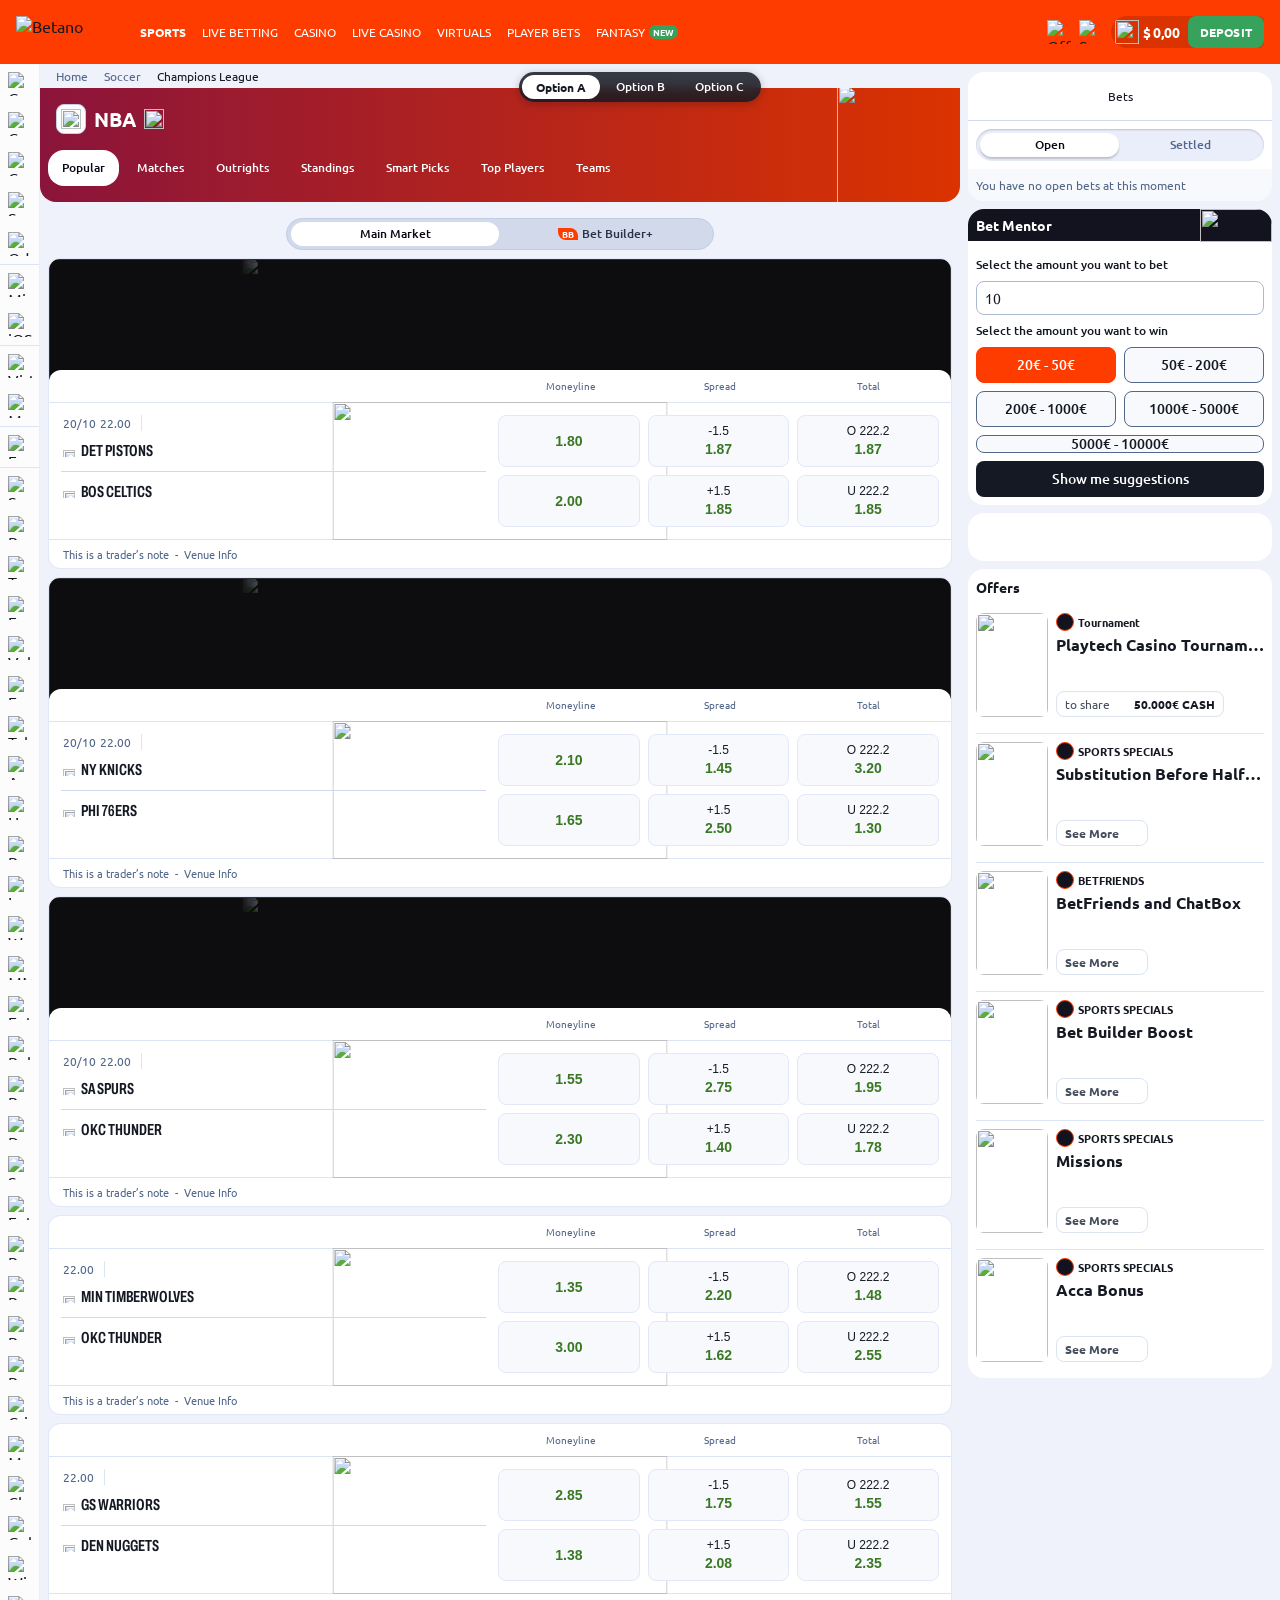
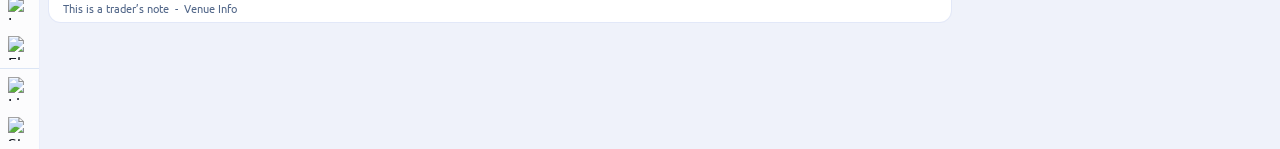
==== option-a.html @ 9192042d "Add files via upload" ====
<!DOCTYPE html>
<html lang="en">
<head>
<meta charset="UTF-8">
<meta name="viewport" content="width=device-width, initial-scale=1.0">
<title>Celebratory six-pack — Option A (anchored players + ambient fill)</title>
<link rel="preconnect" href="https://fonts.googleapis.com">
<link href="https://fonts.googleapis.com/css2?family=Ubuntu:wght@400;500;700&family=Ubuntu+Sans:ital,wght@0,400..800;1,400..800&family=Archivo:wdth,wght@62..125,800&display=swap" rel="stylesheet">
<link rel="stylesheet" href="styles.css?v=7">
</head>
<body class="opt-a">
<div class="screen">

  <!-- App header -->
  <header class="app-header mobile-only">
    <div class="status-bar">
      <img class="time" src="assets/status-time.svg" alt="">
      <img class="items" src="assets/status-items.svg" alt="">
    </div>
    <div class="header-content">
      <div class="header-left">
        <img src="assets/chevron-left.svg" alt="Back">
      </div>
      <div class="header-right">
        <img src="assets/header-offer.svg" alt="Offers">
        <img src="assets/header-search.svg" alt="Search">
        <div class="balance-pill">
          <img class="acct" src="assets/header-account.svg" alt="">
          <div class="amount"><span>$</span><span>0,00</span></div>
          <button class="deposit-btn">DEPOSIT</button>
        </div>
      </div>
    </div>
  </header>

  <!-- Desktop app header (>=1200px) -->
  <header id="desktop-header" class="desktop-header desktop-only"></header>

  <div class="layout">
  <aside id="side-rail" class="side-rail desktop-only"></aside>
  <aside id="side-nav" class="side-nav desktop-only"></aside>
  <div class="center">
  <div id="breadcrumbs" class="breadcrumbs desktop-only"></div>

  <!-- League section header -->
  <section class="league-header">
    <div class="theme"><img class="watermark" src="assets/betano-watermark.svg" alt=""></div>
    <div class="league-inner">
      <div class="sports-picker mobile-only">
        <div class="sport-tab"><img src="assets/sport-soccer.svg" alt=""><span>Soccer</span></div>
        <div class="sport-tab active"><img src="assets/sport-basketball.svg" alt=""><span>Basketball</span></div>
        <div class="sport-tab"><img src="assets/sport-tennis.svg" alt=""><span>Tennis</span></div>
        <div class="sport-tab"><img src="assets/sport-baseball.svg" alt=""><span>Baseball</span></div>
        <div class="sport-tab"><img src="assets/sport-volleyball.svg" alt=""><span>Volleyball</span></div>
        <div class="sport-tab"><img src="assets/sport-table-tennis.svg" alt=""><span>Table Tennis</span></div>
        <div class="sport-tab"><img src="assets/sport-cricket.svg" alt=""><span>Cricket</span></div>
        <div class="sport-tab"><img src="assets/sport-american-football.svg" alt=""><span>American Football</span></div>
      </div>
      <div class="league-info">
        <div class="league-icon"><img src="assets/league-nba.svg" alt=""></div>
        <h1>NBA</h1>
        <img class="caret" src="assets/arrow-fill-down.svg" alt="">
      </div>
      <div class="tab-row">
        <div class="tab-chip active">Popular</div>
        <div class="tab-chip">Matches</div>
        <div class="tab-chip">Outrights</div>
        <div class="tab-chip">Standings</div>
        <div class="tab-chip">Smart Picks</div>
        <div class="tab-chip">Top Players</div>
        <div class="tab-chip">Teams</div>
      </div>
    </div>
  </section>

  <!-- Body -->
  <main class="body-area">
    <div class="content">
      <div class="section-1">
        <div class="bb-switcher">
          <div class="bb-tab active">Main Market</div>
          <div class="bb-tab"><span class="bb-badge"><span>BB</span></span>Bet Builder+</div>
        </div>

        <div id="card-list"></div>
      </div>
    </div>
  </main>
  </div>
  <aside id="right-col" class="right-col desktop-only"></aside>
  </div>

  <!-- Bottom navigation -->
  <nav class="bottom-nav mobile-only">
    <div class="navbar">
      <div class="nav-tab"><span class="icon-wrap"><img src="assets/nav-home.svg" alt=""></span><span>Home</span></div>
      <div class="nav-tab"><span class="icon-wrap"><img src="assets/nav-live.svg" alt=""></span><span>Live</span></div>
      <div class="nav-tab active"><span class="icon-wrap"><img src="assets/nav-sports.svg" alt=""></span><span>Sports</span></div>
      <div class="nav-tab"><span class="icon-wrap"><img src="assets/nav-bets.svg" alt=""></span><span>Bets</span></div>
      <div class="nav-tab"><span class="icon-wrap"><img src="assets/nav-explore.svg" alt=""></span><span>Explore</span></div>
      <div class="nav-view"><img src="assets/nav-casino.svg" alt=""></div>
    </div>
    <div class="home-bar"><i></i></div>
  </nav>

  <div class="proto-switch"><a href="option-a.html" class="seg active">Option A</a><a href="option-b.html" class="seg">Option B</a><a href="option-c.html" class="seg">Option C</a></div>
</div>
<script src="cards.js?v=7"></script>
<script src="desktop.js?v=7"></script>
</body>
</html>
---- styles.css ----
/* ============================================================
   KDS tokens — values pulled from Figma variables (get_variable_defs)
   File: Celebratory six-pack event card (hgMaizVdRYe2ztxDpdzRSZ)
   ============================================================ */
:root{
  /* sem/color/bg */
  --sem-color-bg-layout:#eff2fa;
  --sem-color-bg-section:#fcfcfd;
  --sem-color-bg-primary-default:#ff3c00;
  --sem-color-bg-primary-medium:#db3300;
  --sem-color-bg-primary-pale:#ffddd1;
  --sem-color-bg-secondary-default:#37a25c;
  --sem-color-bg-absolute-white:#ffffff;
  --sem-color-bg-container-lowest-default:#ffffff;
  --sem-color-bg-off-white-pale-default:#fcfcfd;
  --sem-color-bg-off-gray-subtle-default:#f7f9fc;
  --sem-color-bg-gray-subtle-default:#eaeefb;
  --sem-color-bg-gray-subtle-active:#d1d9eb;
  --sem-color-bg-gray-medium-default:#e2e8f8;
  --sem-color-bg-gradient-primary-strong-start:#db3300;
  --sem-color-bg-gradient-primary-strong-end:#8a143b;
  /* sem/color/border */
  --sem-color-border-section:#eaeefb;
  --sem-color-border-container-lowest:#e2e8f8;
  --sem-color-border-container-medium:#c2cee5;
  --sem-color-border-off-white-pale:#c2cee5;
  --sem-color-border-off-gray-pale:#e2e8f8;
  --sem-color-border-gray-pale:#e2e8f8;
  --sem-color-border-primary-soft:#ffcbbd;
  --sem-color-border-absolute-alpha-gray:rgba(184,197,224,.2);
  --sem-color-border-transparent:rgba(9,13,21,0);
  /* sem/color/text */
  --sem-color-text-absolute-white:#ffffff;
  --sem-color-text-absolute-black:#090915;
  --sem-color-text-gray-emphasis:#151923;
  --sem-color-text-gray-strong:#2a3346;
  --sem-color-text-gray-subtle:#526789;
  --sem-color-text-gray-soft:#60739f;
  --sem-color-text-gray-inverted:#ffffff;
  --sem-color-text-primary:#db3300;
  --sem-color-text-highlight:#3a7824;
  /* sem/color/fg + overlay */
  --sem-color-fg-gray-emphasis:#151923;
  --sem-color-fg-divider-soft:#dbe5f5;
  --sem-color-fg-divider-bold:#cfd9ed;
  --sem-color-overlay-absolute-white-low:rgba(255,255,255,.3);
  /* spacing / sizing / radius */
  --spacing-space-xxs:2px;
  --spacing-space-s:8px;
  --spacing-space-m:16px;
  --sem-spacing-8:8px;
  --sem-border-radius-8:8px;
  --odd-selection-max-height-six-pack:52px;
  --market-section-min-width-six-pack:190px;
  /* desktop-screen tokens */
  --sem-color-bg-gray-soft-default:#f5f7fa;
  --sem-color-bg-off-gray-medium-default:#eaeefb;
  --sem-color-bg-container-low-default:#f7f9fc;
  --sem-color-bg-gray-emphasis-default:#151923;
  --sem-color-bg-absolute-black:#131320;
  --sem-color-border-gray-soft:#d1d9eb;
  --sem-color-border-gray-subtle:#dbe4f0;
  --sem-color-border-gray-bold:#a9b9d1;
  --sem-color-border-off-black-pale:#526789;
  --sem-color-border-primary-bold:#ff3c00;
  --sem-color-text-sky:#154fc1;
  --sem-color-text-gray-subtle-offers:#454e5e;
  /* typography */
  --font-ubuntu:'Ubuntu',sans-serif;
  /* global/typography/font-family/Ubuntu = "Ubuntu Sans" (odds + market lines) */
  --font-ubuntu-sans:'Ubuntu Sans',sans-serif;
  /* brand/typography/font-family = Betano Nichrome (not embeddable) —
     Archivo condensed stands in for the prototype */
  --font-nichrome:'Archivo',sans-serif;
}

*{box-sizing:border-box;margin:0;padding:0}
html,body{height:100%}
body{background:var(--sem-color-bg-layout);font-family:var(--font-ubuntu);color:var(--sem-color-text-gray-emphasis)}
img{display:block}
.screen{min-height:100vh;display:flex;flex-direction:column}

/* ============================================================
   App header (status bar + header content)
   ============================================================ */
.app-header{position:sticky;top:0;z-index:40}
.status-bar{background:var(--sem-color-bg-primary-default);height:54px;position:relative}
.status-bar img{position:absolute;top:0;height:54px;width:125.485px}
.status-bar .time{left:0}
.status-bar .items{right:0}
.header-content{background:var(--sem-color-bg-primary-default);height:56px;display:flex;align-items:center;justify-content:space-between}
.header-left{display:flex;align-items:center;padding-left:var(--spacing-space-m)}
.header-left img{width:24px;height:24px}
.header-right{display:flex;align-items:center;gap:var(--spacing-space-s);padding:0 var(--spacing-space-m);height:100%}
.header-right > img{width:24px;height:24px}
.balance-pill{background:var(--sem-color-bg-primary-medium);display:flex;align-items:center;gap:4px;padding-left:4px;border-radius:24px 8px 8px 24px;overflow:hidden}
.balance-pill .acct{width:24px;height:24px}
.balance-pill .amount{display:flex;gap:2px;font-weight:700;font-size:14px;line-height:16px;color:var(--sem-color-text-absolute-white)}
.deposit-btn{background:var(--sem-color-bg-secondary-default);color:var(--sem-color-text-absolute-white);font-family:var(--font-ubuntu);font-weight:700;font-size:12px;line-height:12px;border:none;height:32px;padding:0 12px;border-radius:8px;margin-left:4px;cursor:pointer;letter-spacing:.2px}

/* ============================================================
   League section header (gradient)
   ============================================================ */
.league-header{position:relative;padding-bottom:var(--sem-spacing-8);overflow:hidden}
.league-header .theme{position:absolute;inset:0;border-radius:0 0 16px 16px;overflow:hidden;
  background:linear-gradient(270deg,var(--sem-color-bg-gradient-primary-strong-start) 0%,var(--sem-color-bg-gradient-primary-strong-end) 100%)}
.league-header .theme .watermark{position:absolute;right:-3px;bottom:-9px;width:126px;height:126px}
.league-inner{position:relative;max-width:1024px;margin:0 auto;width:100%}

.sports-picker{display:flex;gap:var(--spacing-space-s);align-items:center;padding:var(--spacing-space-s);overflow-x:auto;scrollbar-width:none}
.sports-picker::-webkit-scrollbar{display:none}
.sport-tab{display:flex;flex-direction:column;align-items:center;min-width:64px;padding:4px 8px;border-radius:var(--sem-border-radius-8);border:1px solid var(--sem-color-border-transparent);flex:none;cursor:pointer}
.sport-tab img{width:24px;height:24px}
.sport-tab span{font-size:12px;line-height:16px;color:var(--sem-color-text-absolute-white);max-width:72px;overflow:hidden;text-overflow:ellipsis;white-space:nowrap}
.sport-tab.active{background:var(--sem-color-overlay-absolute-white-low)}
.sport-tab.active span{font-weight:700}

.league-info{display:flex;align-items:center;gap:var(--spacing-space-s);padding:16px 16px 8px}
.league-icon{position:relative;width:30px;height:30px;flex:none;display:flex;align-items:center;justify-content:center;background:var(--sem-color-bg-off-white-pale-default);border:1px solid var(--sem-color-border-off-white-pale);border-radius:var(--sem-border-radius-8)}
.league-icon img{width:20px;height:20px}
.league-info h1{font-size:20px;line-height:24px;font-weight:700;color:var(--sem-color-text-absolute-white)}
.league-info .caret{width:20px;height:20px}

.tab-row{display:flex;gap:4px;align-items:flex-end;padding:var(--spacing-space-s);overflow-x:auto;scrollbar-width:none}
.tab-row::-webkit-scrollbar{display:none}
.tab-chip{display:flex;align-items:center;justify-content:center;gap:4px;padding:8px 12px;border-radius:16px;border:2px solid var(--sem-color-border-transparent);font-size:12px;line-height:16px;font-weight:500;color:var(--sem-color-text-absolute-white);white-space:nowrap;cursor:pointer;flex:none}
.tab-chip.active{background:var(--sem-color-bg-absolute-white);color:var(--sem-color-text-absolute-black)}

/* ============================================================
   Body / content
   ============================================================ */
.body-area{flex:1 1 auto;padding-bottom:92px}
.content{max-width:1024px;margin:0 auto;width:100%}
.section-1{display:flex;flex-direction:column;gap:var(--sem-spacing-8);padding:16px var(--sem-spacing-8) var(--sem-spacing-8)}

/* BB+ switcher */
.bb-switcher{background:var(--sem-color-bg-gray-subtle-active);border:1px solid var(--sem-color-border-container-medium);height:32px;max-width:428px;width:100%;border-radius:16px;display:flex;gap:var(--spacing-space-xxs);align-items:center;padding:4px;margin:0 auto}
.bb-tab{flex:1 0 0;min-width:1px;height:24px;display:flex;align-items:center;justify-content:center;gap:4px;padding:0 8px;border-radius:50px;font-size:12px;line-height:16px;font-weight:500;color:var(--sem-color-text-gray-strong);cursor:pointer;white-space:nowrap}
.bb-tab.active{background:var(--sem-color-bg-absolute-white);color:var(--sem-color-text-absolute-black)}
.bb-badge{width:20px;height:12px;background:var(--sem-color-bg-primary-default);border-radius:0 var(--sem-border-radius-8) 0 var(--spacing-space-s);display:flex;align-items:center;justify-content:center;flex:none}
.bb-badge span{font-size:9px;line-height:12px;font-weight:700;color:var(--sem-color-text-gray-inverted)}

/* ============================================================
   Celebratory six-pack card (KDS values)
   ============================================================ */
#card-list{display:flex;flex-direction:column;gap:var(--sem-spacing-8);width:100%}
.card-slot{container-type:inline-size;width:100%}
.card{width:100%;border:1px solid var(--sem-color-border-container-lowest);border-radius:12px;overflow:hidden;display:flex;flex-direction:column;background:transparent}

.photo{position:relative;height:121px;margin-bottom:-10px;border:1px solid var(--sem-color-border-absolute-alpha-gray);border-bottom:none;overflow:hidden;background:#0d0d0f}
.card-body{position:relative;background:var(--sem-color-bg-container-lowest-default);border-radius:12px;display:flex;flex-direction:column;z-index:2}

.mkt-header{display:flex;align-items:center;height:32px;gap:4px}
.mkt-header .filler{flex:1 0 0;min-width:1px}
.mkt-titles{flex:1 0 0;display:flex;gap:8px;align-items:center;max-width:740px;min-width:var(--market-section-min-width-six-pack);padding:0 12px 0 8px}
.mkt-titles span{flex:1 0 0;min-width:40px;text-align:center;font-size:10px;line-height:12px;color:var(--sem-color-text-gray-subtle)}
.hdr-divider{height:1px;background:var(--sem-color-fg-divider-soft);width:100%}

.main{display:flex;align-items:center;position:relative;min-height:136px}
.brand-vector{position:absolute;top:-1px;bottom:-1px;left:50%;transform:translateX(-50%);width:335px;z-index:1;pointer-events:none}
.brand-vector img{width:100%;height:100%}
.event{flex:1 0 0;min-width:1px;display:flex;flex-direction:column;align-self:stretch;position:relative;z-index:3}
.match-info{display:flex;gap:8px;align-items:center;padding:12px 12px 0}
.time-label{font-size:12px;line-height:16px;color:var(--sem-color-text-gray-subtle);display:flex;gap:4px;padding:0 2px;white-space:nowrap}
.vdiv{width:1px;align-self:stretch;background:var(--sem-color-fg-divider-soft)}
.mini-icons{display:flex;gap:4px;align-items:center}
.mini-icons img{width:16px;height:16px}
.participants{flex:1 0 0;display:flex;align-items:center;padding:4px 4px 4px 12px}
.teams{flex:1 0 0;min-width:1px;display:flex;flex-direction:column;gap:4px}
.team-row{display:flex;gap:4px;align-items:center;padding-right:8px}
.team-row .logo{width:16px;height:16px;padding:2px;flex:none}
.team-row .logo img{width:100%;height:100%;object-fit:contain}
.team-row .name{font-family:var(--font-nichrome);font-variation-settings:"wdth" 62,"wght" 620;font-size:16px;line-height:20px;text-transform:uppercase;color:var(--sem-color-text-gray-emphasis);white-space:nowrap;overflow:hidden;text-overflow:ellipsis}
.teams .hdiv{height:1px;background:var(--sem-color-fg-divider-bold);margin:6px 0}
.tappable{display:flex;padding:0 12px 12px}
.tappable img{width:16px;height:16px}

.markets{flex:1 0 0;max-width:740px;min-width:var(--market-section-min-width-six-pack);display:flex;gap:8px;align-items:center;padding:12px 12px 12px 8px;position:relative;z-index:2}
.mcol{flex:1 0 0;min-width:1px;display:flex;flex-direction:column;gap:8px}
.sel-btn{background:var(--sem-color-bg-off-gray-subtle-default);border:1px solid var(--sem-color-border-off-gray-pale);border-radius:var(--sem-border-radius-8);height:var(--odd-selection-max-height-six-pack);min-width:48px;display:flex;flex-direction:column;align-items:center;justify-content:center;padding:0 4px;cursor:pointer}
.sel-btn:hover{border-color:var(--sem-color-border-container-medium)}
.sel-btn .line{font-family:var(--font-ubuntu-sans);font-weight:450;font-size:12px;line-height:16px;color:var(--sem-color-text-gray-emphasis);white-space:nowrap}
.sel-btn .odds{font-family:var(--font-ubuntu-sans);font-weight:750;font-size:14px;line-height:20px;color:var(--sem-color-text-highlight)}

.footnote{border-top:1px solid var(--sem-color-fg-divider-soft)}
.footnote p{font-size:11px;line-height:12px;color:var(--sem-color-text-gray-subtle);padding:8px 14px}

/* ============================================================
   OPTION A — anchored players + ambient fill
   ============================================================ */
.opt-a .photo .ambient{position:absolute;inset:-24px;background:var(--img,url(assets/hero.png)) center 20%/cover;filter:blur(22px) saturate(1.15) brightness(.72)}
.opt-a .photo .fg{position:absolute;top:0;bottom:0;left:50%;transform:translateX(-50%);width:520px;max-width:100%}
.opt-a .photo .fg img{width:100%;height:305px;margin-top:-4px;object-fit:cover;
  -webkit-mask-image:linear-gradient(90deg,transparent 0,#000 12%,#000 88%,transparent 100%);
  mask-image:linear-gradient(90deg,transparent 0,#000 12%,#000 88%,transparent 100%)}

/* ============================================================
   OPTION B — side hero (container query on the card slot)
   Mobile / narrow: plain cover photo, no blur.
   ============================================================ */
.opt-b .photo .ambient{display:none}
.opt-b .photo .fg{position:absolute;inset:0}
.opt-b .photo .fg img{width:100%;height:100%;object-fit:cover}
.opt-b .side-photo{display:none}

@container (min-width: 720px){
  /* per Figma 105:61546 — rounded photo panel, no gradient;
     the white card body overlaps it by 16px */
  .opt-b .card.has-photo{flex-direction:row;align-items:stretch}
  .opt-b .card.has-photo .photo{display:none}
  .opt-b .card.has-photo .side-photo{display:block;position:relative;width:184px;margin-right:-16px;flex:none;overflow:hidden;border-radius:12px;border:1px solid var(--sem-color-border-absolute-alpha-gray)}
  .opt-b .card.has-photo .side-photo img{position:absolute;top:-3%;left:0;width:100%;height:123%;object-fit:cover}
  .opt-b .card.has-photo .card-body{flex:1 1 auto;min-width:0;border-radius:12px;margin-bottom:0;position:relative;z-index:2;background:var(--sem-color-bg-container-lowest-default)}
}

/* ============================================================
   OPTION C — player figures top left (Figma 68:36436 / 93:31100)
   Fixed-size cutout overlapping the card, white fade into it.
   ============================================================ */
.opt-c .card-slot{position:relative}
.opt-c .card-slot:has(.figures){padding-top:32px}
.opt-c .figures{position:absolute;top:0;left:0;width:124px;height:64px;overflow:hidden;z-index:5;pointer-events:none}
.opt-c .figures img{position:absolute;top:7.4%;height:137.5%;width:auto}
/* align the visible figures to the same x (~8px) — the cutouts carry different transparent padding */
.opt-c .figures img[src*="figures-3"]{left:8px;height:152%;top:2%}
.opt-c .figures img[src*="figures-2"]{left:8px}
.opt-c .card{overflow:visible}
.opt-c .card .card-body{border-radius:12px;overflow:hidden}

/* ============================================================
   Bottom navigation
   ============================================================ */
.bottom-nav{position:fixed;left:0;right:0;bottom:0;z-index:40;display:flex;flex-direction:column;height:76px}
.navbar{background:var(--sem-color-bg-section);border-top:1px solid var(--sem-color-border-section);display:flex;gap:var(--spacing-space-s);align-items:center;flex:1 1 auto}
.nav-tab{flex:1 0 0;min-width:1px;height:56px;display:flex;flex-direction:column;gap:2px;align-items:center;justify-content:center;padding:2px;cursor:pointer}
.nav-tab .icon-wrap{height:28px;width:44px;display:flex;align-items:center;justify-content:center;border-radius:16px}
.nav-tab .icon-wrap img{width:24px;height:24px}
.nav-tab span{font-size:10px;line-height:12px;font-weight:700;color:var(--sem-color-text-gray-soft)}
.nav-tab.active .icon-wrap{background:var(--sem-color-bg-primary-pale);border:1px solid var(--sem-color-border-primary-soft)}
.nav-tab.active span{color:var(--sem-color-text-primary)}
.nav-view{align-self:stretch;width:56px;flex:none;display:flex;align-items:center;justify-content:center;border-left:1px solid var(--sem-color-border-gray-pale);border-radius:32px 0 0 32px;background:linear-gradient(90deg,var(--sem-color-bg-gray-medium-default),var(--sem-color-bg-gray-subtle-default))}
.nav-view img{width:34px;height:34px}
.home-bar{background:var(--sem-color-bg-section);height:20px;display:flex;align-items:center;justify-content:center}
.home-bar i{display:block;width:120px;height:4px;border-radius:100px;background:var(--sem-color-fg-gray-emphasis)}

/* ============================================================
   Prototype switcher (chrome for the demo, not part of the design)
   ============================================================ */
.proto-switch{position:fixed;top:8px;left:50%;transform:translateX(-50%);z-index:70;display:flex;gap:2px;padding:3px;background:rgba(21,25,35,.85);border-radius:100px;backdrop-filter:blur(6px);box-shadow:0 2px 8px rgba(9,9,21,.25)}
.proto-switch .seg{font-size:12px;line-height:16px;font-weight:500;color:#fff;text-decoration:none;padding:4px 14px;border-radius:100px;white-space:nowrap}
.proto-switch .seg.active{background:#fff;color:#151923;font-weight:700}
.proto-switch .seg:not(.active):hover{background:rgba(255,255,255,.15)}

/* ============================================================
   Desktop screen (>=1200px) — Figma node 106:17843
   ============================================================ */
.desktop-only{display:none}

/* thin app header */
.desktop-header{position:sticky;top:0;z-index:40;background:var(--sem-color-bg-primary-default);height:64px;align-items:center;justify-content:space-between}
.dh-left{display:flex;align-items:center;gap:16px;padding-left:16px;height:100%}
.dh-left .wordmark{width:108px;height:32px}
.dh-tabs{display:flex;gap:16px;align-items:center;height:100%}
.dh-tab{position:relative;height:64px;display:flex;align-items:center;gap:4px;font-size:12px;line-height:16px;color:var(--sem-color-text-absolute-white);white-space:nowrap;cursor:pointer}
.dh-tab.active{font-weight:700}
.dh-tab.active::after{content:"";position:absolute;left:0;right:0;bottom:0;height:4px;background:url(assets/desktop/tab-underline.svg) center/100% 100% no-repeat}
.dh-badge{font-style:normal;background:var(--sem-color-bg-secondary-default);color:var(--sem-color-text-absolute-white);font-size:9px;line-height:12px;font-weight:700;padding:1px 4px;border-radius:var(--sem-border-radius-8)}

/* layout: side nav | center | right column */
.layout{display:block}
.breadcrumbs{align-items:center;gap:4px;padding:4px 24px 4px 16px;font-size:12px;line-height:16px;color:var(--sem-color-text-gray-subtle)}
.breadcrumbs img{width:8px;height:8px}
.breadcrumbs .crumb.last{color:var(--sem-color-text-gray-emphasis)}

/* laptop icon rail (826-1280px) */
.side-rail{width:40px;flex:none;background:var(--sem-color-bg-section);border-right:1px solid var(--sem-color-border-section);flex-direction:column}
.side-rail .ri{width:40px;height:40px;padding:8px;cursor:pointer}
.side-rail .ri img{width:24px;height:24px;display:block}
.side-rail .ri:hover{background:var(--sem-color-bg-gray-soft-default)}
.side-rail hr{border:0;border-top:1px solid var(--sem-color-fg-divider-soft);width:100%;margin:0}

/* left side nav (>=1281px) */
.side-nav{width:200px;flex:none;background:var(--sem-color-bg-section);border-right:1px solid var(--sem-color-border-section)}
.sn-item{display:flex;align-items:center;gap:8px;min-height:40px;padding:8px;font-size:14px;line-height:16px;color:var(--sem-color-text-gray-emphasis);cursor:pointer}
.sn-item:hover,.sn-item.active{background:var(--sem-color-bg-gray-soft-default)}
.sn-item img.ic{width:24px;height:24px;flex:none}
.sn-item .spacer{flex:1}
.sn-item img.chev{width:16px;height:16px;flex:none}
.sn-item.sn-plain{padding-left:8px}
.sn-two{display:flex;flex-direction:column;justify-content:center;min-width:0;gap:2px}
.sn-two .l1{font-size:14px;line-height:16px;color:var(--sem-color-text-gray-emphasis);white-space:nowrap;overflow:hidden;text-overflow:ellipsis}
.sn-two .l2{font-size:10px;line-height:12px;color:var(--sem-color-text-gray-subtle)}
.sn-fav .sn-two .l1{color:var(--sem-color-text-sky)}
.sn-head{display:flex;align-items:center;justify-content:space-between;min-height:40px;padding:8px;font-size:11px;line-height:12px;font-weight:700;letter-spacing:.3px;text-transform:uppercase;color:var(--sem-color-text-gray-subtle)}
.sn-head .icons{display:flex;gap:8px;align-items:center}
.sn-head img{width:16px;height:16px}

/* right column */
.right-col{width:320px;flex:none;flex-direction:column;gap:8px;padding:8px}
.bets-card{background:var(--sem-color-bg-container-lowest-default);border-radius:16px;overflow:hidden}
.bets-title{padding:16px 0;border-bottom:1px solid var(--sem-color-border-gray-soft);text-align:center;font-size:12px;line-height:16px;color:var(--sem-color-text-gray-emphasis)}
.view-switch-wrap{padding:8px;background:var(--sem-color-bg-container-lowest-default)}
.view-switch{display:flex;gap:2px;padding:4px;background:var(--sem-color-bg-off-gray-medium-default);border-radius:100px;box-shadow:inset 0 1px 2px rgba(9,9,21,.2)}
.vs-item{flex:1 0 0;min-width:1px;height:24px;display:flex;align-items:center;justify-content:center;font-size:12px;line-height:16px;font-weight:500;color:var(--sem-color-text-gray-subtle);border-radius:100px;cursor:pointer}
.vs-item.active{background:var(--sem-color-bg-absolute-white);color:var(--sem-color-text-absolute-black);box-shadow:0 2px 2px rgba(9,9,21,.2)}
.bets-empty{background:var(--sem-color-bg-container-low-default);padding:8px;font-size:12px;line-height:16px;color:var(--sem-color-text-gray-subtle)}

.mentor{border-radius:16px;overflow:hidden;background:var(--sem-color-bg-container-lowest-default)}
.mentor-banner{position:relative;height:32px;background:var(--sem-color-bg-absolute-black);display:flex;align-items:center;padding-left:8px;gap:8px;color:var(--sem-color-text-absolute-white);font-size:13.5px;font-weight:700}
.mentor-banner img.info{width:16px;height:16px;position:relative;z-index:1}
.mentor-banner img.bg{position:absolute;right:0;top:0;height:33px;width:72px;object-fit:cover}
.mentor-body{padding:16px 8px 4px;display:flex;flex-direction:column;gap:8px}
.mentor-label{font-size:12px;line-height:16px;font-weight:500;color:var(--sem-color-text-gray-emphasis)}
.mentor-input{height:34px;border:1px solid var(--sem-color-border-gray-bold);border-radius:8px;padding:8px;font-size:14px;line-height:16px;display:flex;align-items:center}
.mentor-grid{display:flex;flex-direction:column;gap:8px}
.mentor-row{display:flex;gap:8px}
.m-btn{flex:1 0 0;min-width:1px;height:36px;display:flex;align-items:center;justify-content:center;font-size:14px;line-height:16px;font-weight:500;border-radius:8px;background:var(--sem-color-bg-off-gray-subtle-default);border:1px solid var(--sem-color-border-off-black-pale);color:var(--sem-color-text-gray-emphasis);cursor:pointer}
.m-btn.sel{background:var(--sem-color-bg-primary-default);border-color:var(--sem-color-border-primary-bold);color:var(--sem-color-text-absolute-white)}
.m-cta{height:36px;border-radius:8px;background:var(--sem-color-bg-gray-emphasis-default);color:var(--sem-color-text-gray-inverted);display:flex;align-items:center;justify-content:center;font-size:14px;line-height:16px;font-weight:500;cursor:pointer;margin-bottom:4px}

.panel{background:var(--sem-color-bg-container-lowest-default);border-radius:16px;padding:8px;display:flex;flex-direction:column;gap:8px}
.mini-banner{width:100%;border-radius:8px;display:block}
.offers-head{font-size:14px;line-height:20px;font-weight:700;color:var(--sem-color-text-gray-emphasis)}
.offer{display:flex;gap:8px;align-items:center;padding:8px 0}
.offer + .offer{border-top:1px solid var(--sem-color-fg-divider-soft)}
.offer img.media{width:72px;height:104px;border-radius:8px;object-fit:cover;flex:none}
.offer .oc{flex:1 0 0;min-width:1px;height:104px;display:flex;flex-direction:column;justify-content:space-between}
.offer .label{display:flex;gap:4px;align-items:center}
.offer .label .badge{width:18px;height:18px;border-radius:100px;background:var(--sem-color-bg-absolute-black);border:1px solid var(--sem-color-border-primary-bold);display:flex;align-items:center;justify-content:center;flex:none}
.offer .label .badge img{width:10px;height:10px}
.offer .label > span:last-child{font-size:11px;line-height:12px;font-weight:700;color:var(--sem-color-text-gray-emphasis)}
.offer .title{font-size:16px;line-height:20px;font-weight:700;color:var(--sem-color-text-gray-emphasis);overflow:hidden;text-overflow:ellipsis;white-space:nowrap;margin-top:4px}
.offer .btn{display:inline-flex;gap:4px;align-items:center;padding:4px 8px;border:1px solid var(--sem-color-border-gray-subtle);border-radius:8px;font-size:12px;line-height:16px;align-self:flex-start;cursor:pointer}
.offer .btn .dim{color:var(--sem-color-text-gray-subtle-offers)}
.offer .btn b{color:var(--sem-color-text-gray-emphasis)}
.offer .btn b.dim{color:var(--sem-color-text-gray-subtle-offers)}
.offer .btn img{width:16px;height:16px}

/* Laptop (826-1280px) and Desktop (>=1281px) share the shell;
   only the left-hand navigation differs: icon rail vs full side nav. */
@media (min-width:826px){
  .mobile-only{display:none !important}
  .desktop-header{display:flex}
  .breadcrumbs{display:flex}
  .side-rail{display:flex}
  .right-col{display:flex}
  .layout{display:flex;align-items:flex-start}
  .center{flex:1 1 auto;min-width:0}
  .league-inner{max-width:none}
  .content{max-width:none}
  .body-area{padding-bottom:24px}
  .proto-switch{top:72px}
}
@media (min-width:1281px){
  .side-rail{display:none}
  .side-nav{display:block}
}
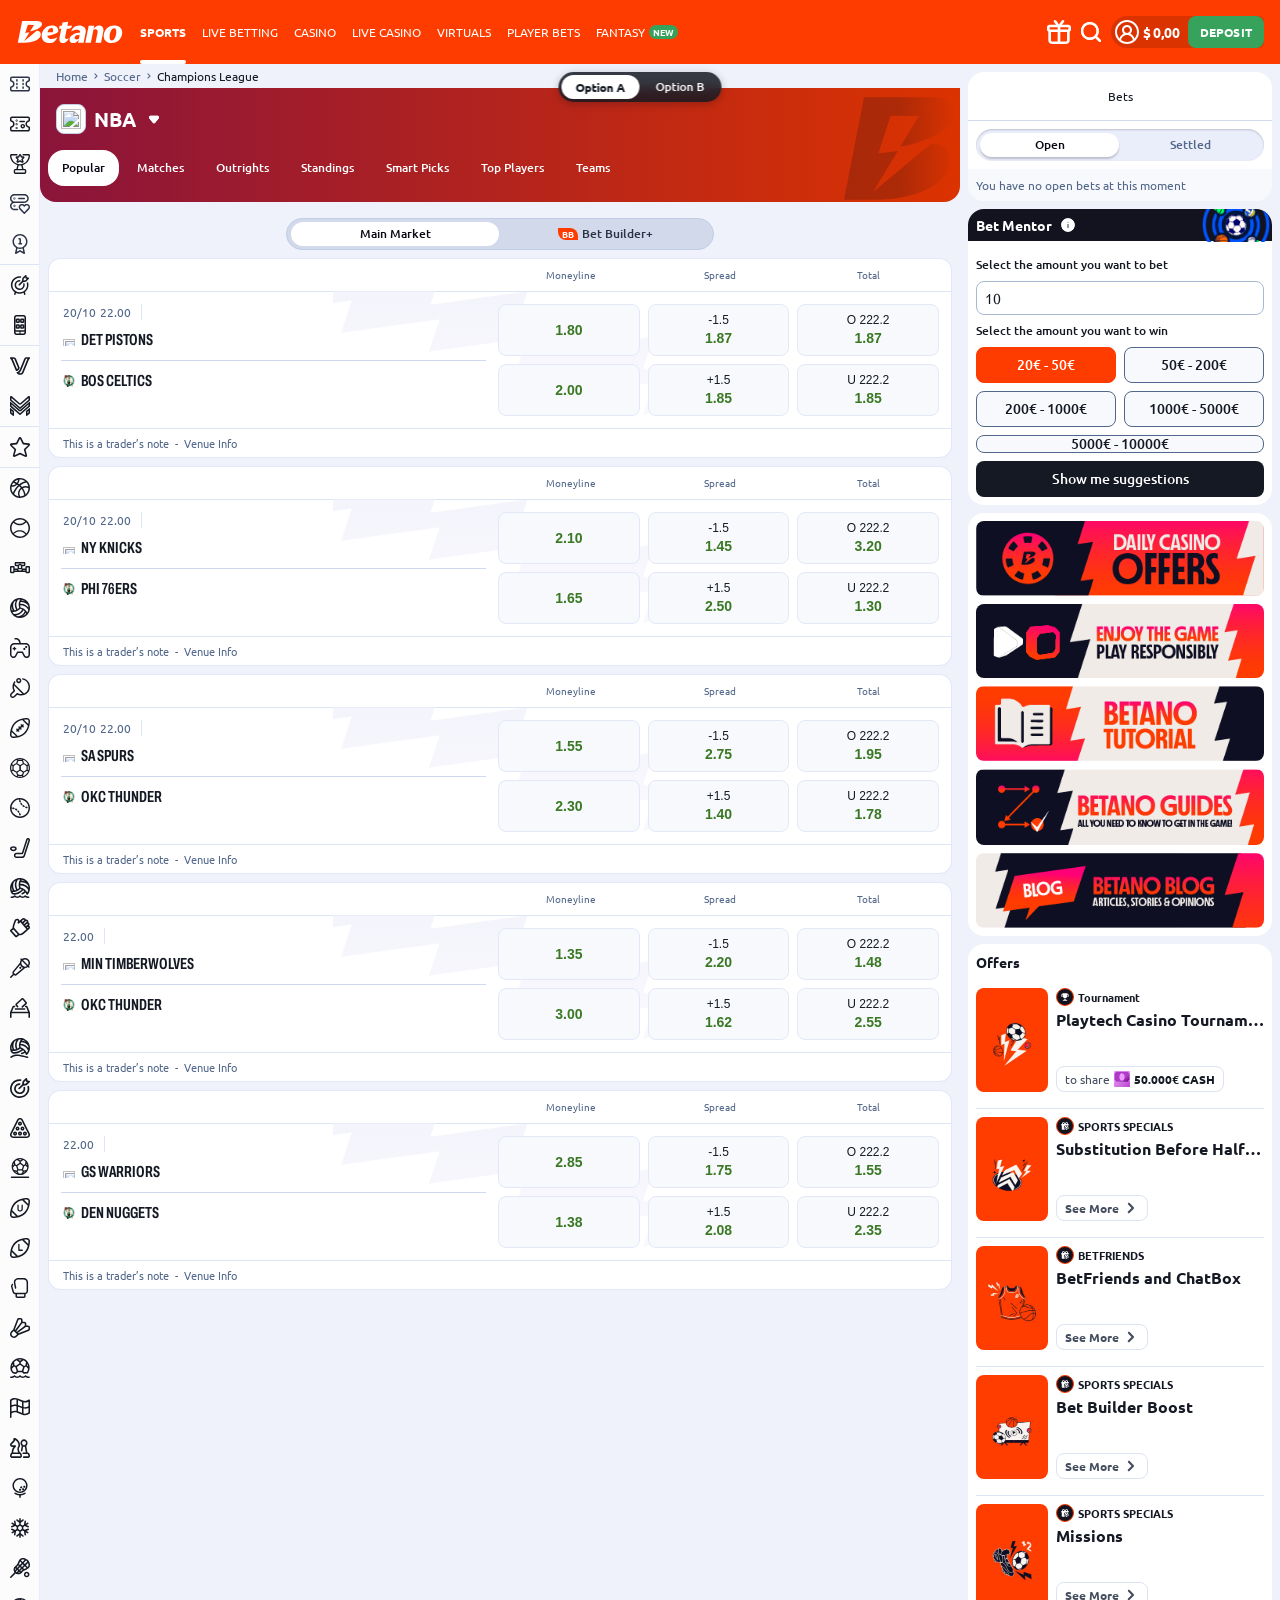
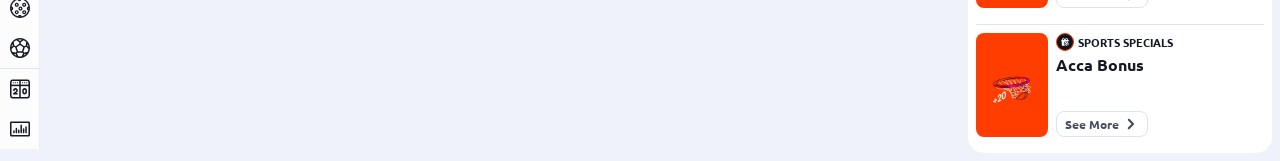
==== commit 224a5119: "Add files via upload" ====
--- a/option-a.html
+++ b/option-a.html
@@ -6,7 +6,7 @@
 <title>Celebratory six-pack — Option A (anchored players + ambient fill)</title>
 <link rel="preconnect" href="https://fonts.googleapis.com">
 <link href="https://fonts.googleapis.com/css2?family=Ubuntu:wght@400;500;700&family=Ubuntu+Sans:ital,wght@0,400..800;1,400..800&family=Archivo:wdth,wght@62..125,800&display=swap" rel="stylesheet">
-<link rel="stylesheet" href="styles.css?v=7">
+<link rel="stylesheet" href="styles.css?v=8">
 </head>
 <body class="opt-a">
 <div class="screen">
@@ -103,9 +103,9 @@
     <div class="home-bar"><i></i></div>
   </nav>
 
-  <div class="proto-switch"><a href="option-a.html" class="seg active">Option A</a><a href="option-b.html" class="seg">Option B</a><a href="option-c.html" class="seg">Option C</a></div>
+  <div class="proto-switch"><a href="option-a.html" class="seg active">Option A</a><a href="option-b.html" class="seg">Option B</a></div>
 </div>
-<script src="cards.js?v=7"></script>
-<script src="desktop.js?v=7"></script>
+<script src="cards.js?v=8"></script>
+<script src="desktop.js?v=8"></script>
 </body>
 </html>
--- a/styles.css
+++ b/styles.css
@@ -195,37 +195,20 @@
   mask-image:linear-gradient(90deg,transparent 0,#000 12%,#000 88%,transparent 100%)}
 
 /* ============================================================
-   OPTION B — side hero (container query on the card slot)
-   Mobile / narrow: plain cover photo, no blur.
-   ============================================================ */
-.opt-b .photo .ambient{display:none}
-.opt-b .photo .fg{position:absolute;inset:0}
-.opt-b .photo .fg img{width:100%;height:100%;object-fit:cover}
-.opt-b .side-photo{display:none}
-
-@container (min-width: 720px){
-  /* per Figma 105:61546 — rounded photo panel, no gradient;
-     the white card body overlaps it by 16px */
-  .opt-b .card.has-photo{flex-direction:row;align-items:stretch}
-  .opt-b .card.has-photo .photo{display:none}
-  .opt-b .card.has-photo .side-photo{display:block;position:relative;width:184px;margin-right:-16px;flex:none;overflow:hidden;border-radius:12px;border:1px solid var(--sem-color-border-absolute-alpha-gray)}
-  .opt-b .card.has-photo .side-photo img{position:absolute;top:-3%;left:0;width:100%;height:123%;object-fit:cover}
-  .opt-b .card.has-photo .card-body{flex:1 1 auto;min-width:0;border-radius:12px;margin-bottom:0;position:relative;z-index:2;background:var(--sem-color-bg-container-lowest-default)}
-}
-
-/* ============================================================
-   OPTION C — player figures top left (Figma 68:36436 / 93:31100)
+   OPTION B — player figures top left (Figma 68:36436 / 93:31100)
    Fixed-size cutout overlapping the card, white fade into it.
    ============================================================ */
-.opt-c .card-slot{position:relative}
-.opt-c .card-slot:has(.figures){padding-top:32px}
-.opt-c .figures{position:absolute;top:0;left:0;width:124px;height:64px;overflow:hidden;z-index:5;pointer-events:none}
-.opt-c .figures img{position:absolute;top:7.4%;height:137.5%;width:auto}
+.opt-b .card-slot{position:relative}
+.opt-b .card-slot:has(.figures){padding-top:32px}
+.opt-b .figures{position:absolute;top:0;left:0;width:124px;height:64px;overflow:hidden;z-index:5;pointer-events:none}
+/* sem/color/overlay/gray/pale none -> emphasis: white fade where the figures meet the card */
+.opt-b .figures::after{content:"";position:absolute;inset:0;background:linear-gradient(179deg,rgba(255,255,255,0) 81.62%,#fff 99.35%)}
+.opt-b .figures img{position:absolute;top:7.4%;height:137.5%;width:auto}
 /* align the visible figures to the same x (~8px) — the cutouts carry different transparent padding */
-.opt-c .figures img[src*="figures-3"]{left:8px;height:152%;top:2%}
-.opt-c .figures img[src*="figures-2"]{left:8px}
-.opt-c .card{overflow:visible}
-.opt-c .card .card-body{border-radius:12px;overflow:hidden}
+.opt-b .figures img[src*="figures-3"]{left:8px;height:152%;top:2%}
+.opt-b .figures img[src*="figures-2"]{left:8px}
+.opt-b .card{overflow:visible}
+.opt-b .card .card-body{border-radius:12px;overflow:hidden}
 
 /* ============================================================
    Bottom navigation
@@ -350,6 +333,10 @@
   .content{max-width:none}
   .body-area{padding-bottom:24px}
   .proto-switch{top:72px}
+  /* laptop + desktop: cards without pictures — photo band (A) and figures (B) are mobile only */
+  .opt-a .photo{display:none}
+  .opt-b .figures{display:none}
+  .opt-b .card-slot:has(.figures){padding-top:0}
 }
 @media (min-width:1281px){
   .side-rail{display:none}
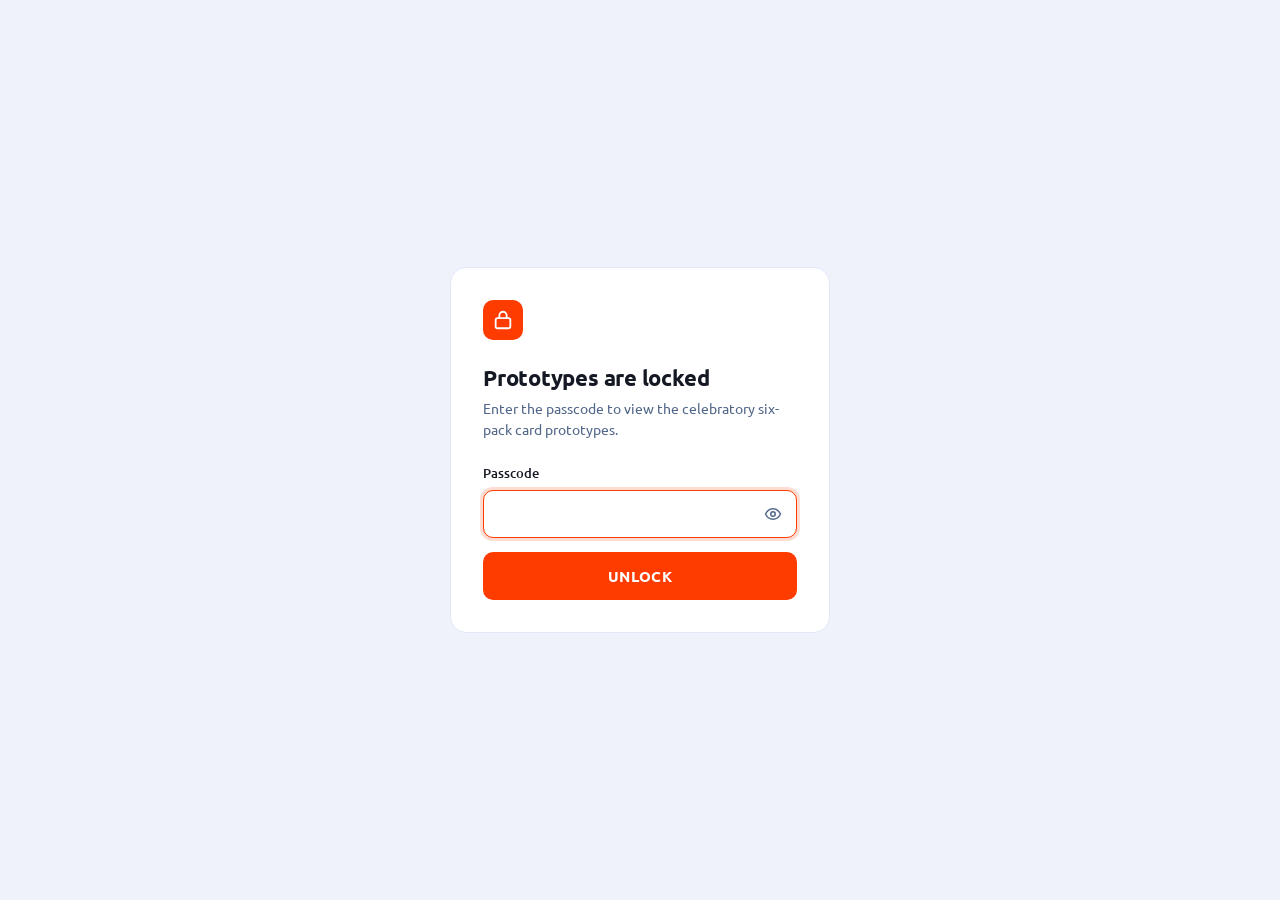
==== commit ef26e9ad: "Add passcode login gate for prototype pages" ====
--- a/option-a.html
+++ b/option-a.html
@@ -2,6 +2,7 @@
 <html lang="en">
 <head>
 <meta charset="UTF-8">
+<script src="auth.js"></script>
 <meta name="viewport" content="width=device-width, initial-scale=1.0">
 <title>Celebratory six-pack — Option A (anchored players + ambient fill)</title>
 <link rel="preconnect" href="https://fonts.googleapis.com">
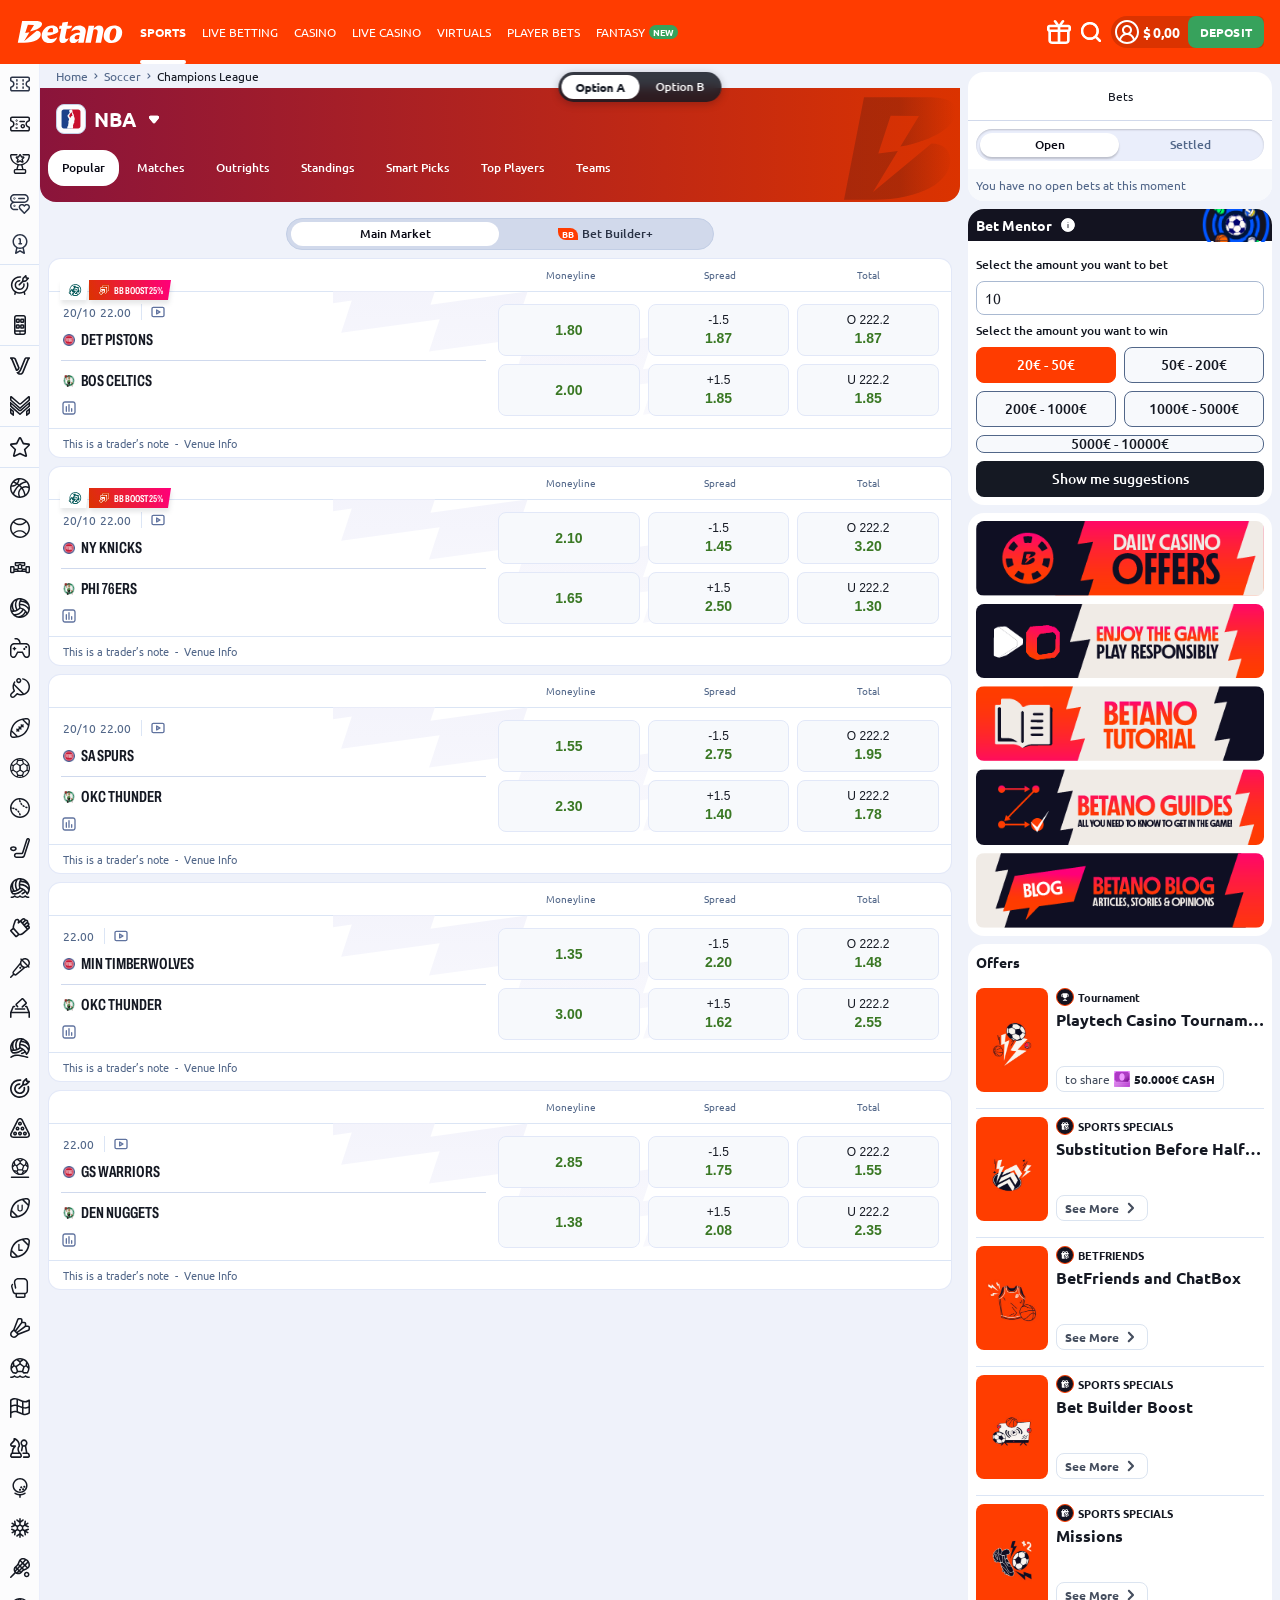
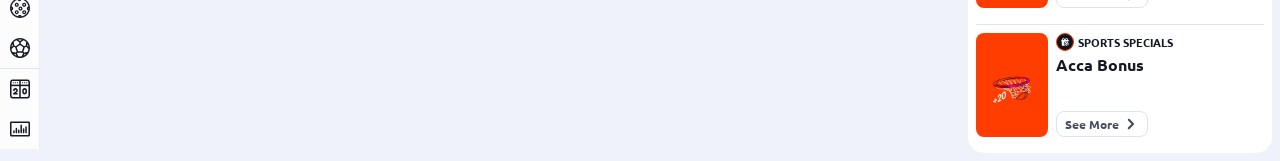
==== commit 11179648: "Update option-a.html" ====
--- a/option-a.html
+++ b/option-a.html
@@ -2,7 +2,6 @@
 <html lang="en">
 <head>
 <meta charset="UTF-8">
-<script src="auth.js"></script>
 <meta name="viewport" content="width=device-width, initial-scale=1.0">
 <title>Celebratory six-pack — Option A (anchored players + ambient fill)</title>
 <link rel="preconnect" href="https://fonts.googleapis.com">
--- a/styles.css
+++ b/styles.css
@@ -146,6 +146,7 @@
 #card-list{display:flex;flex-direction:column;gap:var(--sem-spacing-8);width:100%}
 .card-slot{container-type:inline-size;width:100%}
 .card{width:100%;border:1px solid var(--sem-color-border-container-lowest);border-radius:12px;overflow:hidden;display:flex;flex-direction:column;background:transparent}
+.opt-a .card-slot{position:relative}
 
 .photo{position:relative;height:121px;margin-bottom:-10px;border:1px solid var(--sem-color-border-absolute-alpha-gray);border-bottom:none;overflow:hidden;background:#0d0d0f}
 .card-body{position:relative;background:var(--sem-color-bg-container-lowest-default);border-radius:12px;display:flex;flex-direction:column;z-index:2}
@@ -155,6 +156,21 @@
 .mkt-titles{flex:1 0 0;display:flex;gap:8px;align-items:center;max-width:740px;min-width:var(--market-section-min-width-six-pack);padding:0 12px 0 8px}
 .mkt-titles span{flex:1 0 0;min-width:40px;text-align:center;font-size:10px;line-height:12px;color:var(--sem-color-text-gray-subtle)}
 .hdr-divider{height:1px;background:var(--sem-color-fg-divider-soft);width:100%}
+
+/* ============================================================
+   Promo ribbon — sits centered on the header divider, left-aligned
+   (Figma 194:90410)
+   ============================================================ */
+.promo-ribbon{position:absolute;left:12px;transform:translateY(-50%);display:flex;align-items:center;z-index:6;filter:drop-shadow(1px 4px 2px rgba(21,25,35,.1));pointer-events:none}
+.opt-a .promo-ribbon{top:143px}
+.opt-b .promo-ribbon{top:64px}
+.promo-ribbon .pr-lead{background:#fff;display:flex;align-items:center;justify-content:center;height:20px;padding:0 4px 0 8px}
+.promo-ribbon .pr-lead img{width:14px;height:14px;display:block}
+.promo-ribbon .pr-end,.promo-ribbon .pr-edge{width:3px;height:20px;display:block;flex:none}
+.promo-ribbon .pr-end img,.promo-ribbon .pr-edge img{width:100%;height:100%;display:block}
+.promo-ribbon .pr-offer{display:flex;align-items:center;gap:3px;height:20px;padding:0 4px 0 8px;background:linear-gradient(69deg,#db3300 0%,#ff0078 100%);white-space:nowrap}
+.promo-ribbon .pr-offer img{width:14px;height:14px;display:block}
+.promo-ribbon .pr-offer span{font-family:var(--font-nichrome);font-variation-settings:"wdth" 62,"wght" 620;font-size:10px;line-height:13px;color:#fff;text-transform:uppercase}
 
 .main{display:flex;align-items:center;position:relative;min-height:136px}
 .brand-vector{position:absolute;top:-1px;bottom:-1px;left:50%;transform:translateX(-50%);width:335px;z-index:1;pointer-events:none}
@@ -189,10 +205,16 @@
    OPTION A — anchored players + ambient fill
    ============================================================ */
 .opt-a .photo .ambient{position:absolute;inset:-24px;background:var(--img,url(assets/hero.png)) center 20%/cover;filter:blur(22px) saturate(1.15) brightness(.72)}
-.opt-a .photo .fg{position:absolute;top:0;bottom:0;left:50%;transform:translateX(-50%);width:520px;max-width:100%}
+.opt-a .photo .fg{position:absolute;top:0;bottom:0;left:50%;transform:translateX(-50%);width:340px;max-width:100%}
 .opt-a .photo .fg img{width:100%;height:305px;margin-top:-4px;object-fit:cover;
   -webkit-mask-image:linear-gradient(90deg,transparent 0,#000 12%,#000 88%,transparent 100%);
   mask-image:linear-gradient(90deg,transparent 0,#000 12%,#000 88%,transparent 100%)}
+/* up to 340px the art covers the whole band — no blur needed */
+@container (max-width: 340px){
+  .opt-a .photo .ambient{display:none}
+  .opt-a .photo .fg{width:100%}
+  .opt-a .photo .fg img{-webkit-mask-image:none;mask-image:none}
+}
 
 /* ============================================================
    OPTION B — player figures top left (Figma 68:36436 / 93:31100)
@@ -204,9 +226,9 @@
 /* sem/color/overlay/gray/pale none -> emphasis: white fade where the figures meet the card */
 .opt-b .figures::after{content:"";position:absolute;inset:0;background:linear-gradient(179deg,rgba(255,255,255,0) 81.62%,#fff 99.35%)}
 .opt-b .figures img{position:absolute;top:7.4%;height:137.5%;width:auto}
-/* align the visible figures to the same x (~8px) — the cutouts carry different transparent padding */
-.opt-b .figures img[src*="figures-3"]{left:8px;height:152%;top:2%}
-.opt-b .figures img[src*="figures-2"]{left:8px}
+/* figures-2 / figures-3 are wide (1.9:1) cutouts already framed to the box — fit by width, not height */
+.opt-b .figures img[src*="figures-3"],
+.opt-b .figures img[src*="figures-2"]{position:absolute;inset:0;top:0;left:0;width:100%;height:100%;object-fit:cover;object-position:50% 20%}
 .opt-b .card{overflow:visible}
 .opt-b .card .card-body{border-radius:12px;overflow:hidden}
 
@@ -333,10 +355,14 @@
   .content{max-width:none}
   .body-area{padding-bottom:24px}
   .proto-switch{top:72px}
-  /* laptop + desktop: cards without pictures — photo band (A) and figures (B) are mobile only */
+}
+/* pictures live on the cards up to 1024px; above that the cards are plain */
+@media (min-width:1025px){
   .opt-a .photo{display:none}
   .opt-b .figures{display:none}
   .opt-b .card-slot:has(.figures){padding-top:0}
+  /* no photo/figures above the divider at this width, so the ribbon sits right at the header height */
+  .opt-a .promo-ribbon,.opt-b .promo-ribbon{top:32px}
 }
 @media (min-width:1281px){
   .side-rail{display:none}
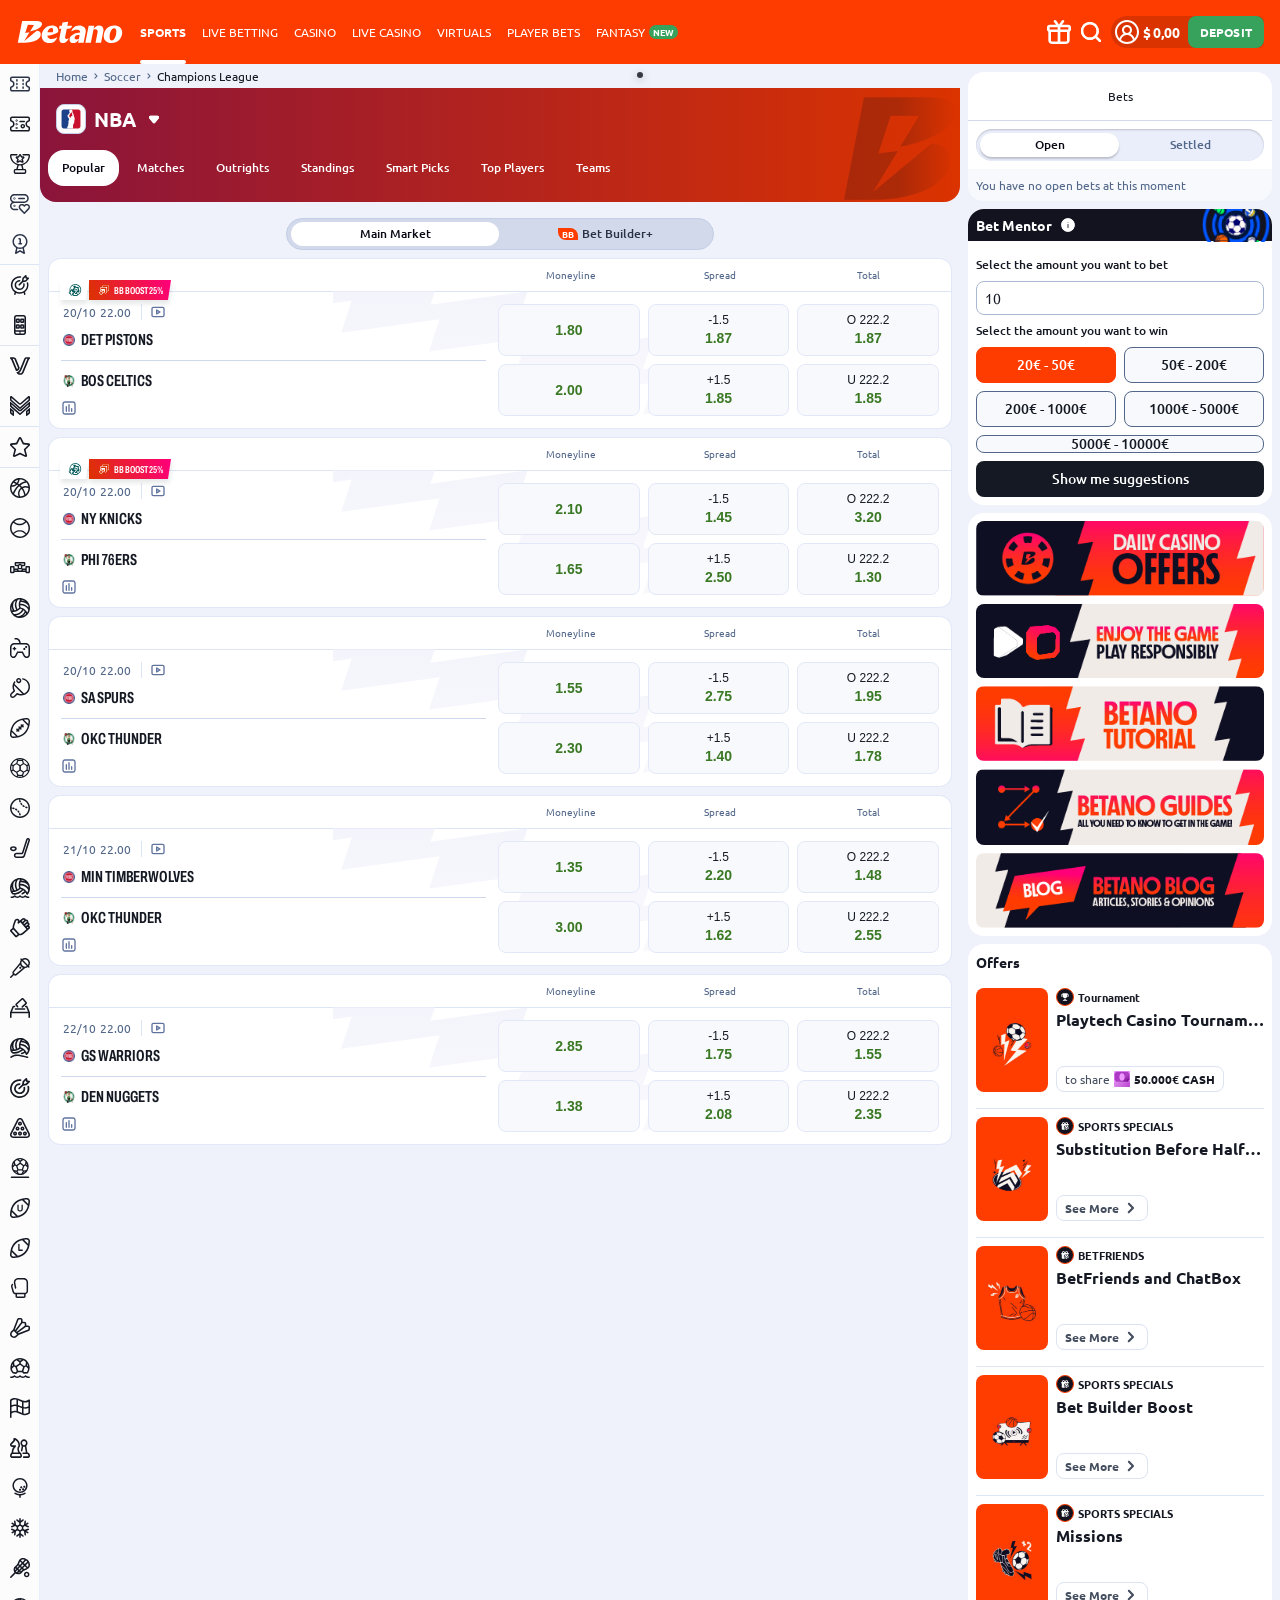
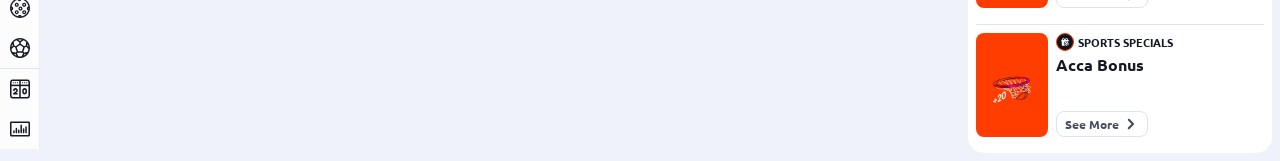
==== commit 53b19e25: "Update option-a.html" ====
--- a/option-a.html
+++ b/option-a.html
@@ -99,11 +99,15 @@
       <div class="nav-tab"><span class="icon-wrap"><img src="assets/nav-bets.svg" alt=""></span><span>Bets</span></div>
       <div class="nav-tab"><span class="icon-wrap"><img src="assets/nav-explore.svg" alt=""></span><span>Explore</span></div>
       <div class="nav-view"><img src="assets/nav-casino.svg" alt=""></div>
-    </div>
-    <div class="home-bar"><i></i></div>
+    </div>    <div class="home-bar"><i></i></div>
   </nav>
 
-  <div class="proto-switch"><a href="option-a.html" class="seg active">Option A</a><a href="option-b.html" class="seg">Option B</a></div>
+  <div id="betslip-fab" class="betslip-fab">
+    <span class="fab-badge">1</span>
+    <span class="fab-price">0.00</span>
+  </div>
+
+  <div class="proto-switch">
 </div>
 <script src="cards.js?v=8"></script>
 <script src="desktop.js?v=8"></script>
--- a/styles.css
+++ b/styles.css
@@ -197,9 +197,9 @@
 .sel-btn:hover{border-color:var(--sem-color-border-container-medium)}
 .sel-btn .line{font-family:var(--font-ubuntu-sans);font-weight:450;font-size:12px;line-height:16px;color:var(--sem-color-text-gray-emphasis);white-space:nowrap}
 .sel-btn .odds{font-family:var(--font-ubuntu-sans);font-weight:750;font-size:14px;line-height:20px;color:var(--sem-color-text-highlight)}
-
-.footnote{border-top:1px solid var(--sem-color-fg-divider-soft)}
-.footnote p{font-size:11px;line-height:12px;color:var(--sem-color-text-gray-subtle);padding:8px 14px}
+.sel-btn.active{background:var(--sem-color-bg-primary-default);border-color:var(--sem-color-border-transparent)}
+.sel-btn.active .line{color:var(--sem-color-text-absolute-white)}
+.sel-btn.active .odds{color:var(--sem-color-text-absolute-white)}
 
 /* ============================================================
    OPTION A — anchored players + ambient fill
@@ -255,6 +255,21 @@
 .proto-switch .seg{font-size:12px;line-height:16px;font-weight:500;color:#fff;text-decoration:none;padding:4px 14px;border-radius:100px;white-space:nowrap}
 .proto-switch .seg.active{background:#fff;color:#151923;font-weight:700}
 .proto-switch .seg:not(.active):hover{background:rgba(255,255,255,.15)}
+/* ============================================================
+   Betslip FAB (Figma 270:26275) — mobile/tablet only, up to 1024px.
+   16px from the right edge; 16px above the bottom nav where it's
+   present (<=825px), 16px from the screen edge above that (826-1024px).
+   ============================================================ */
+.betslip-fab{position:fixed;right:16px;bottom:92px;z-index:60;width:52px;height:52px;border-radius:30px;background:var(--sem-color-bg-primary-default);display:none;align-items:center;justify-content:center;box-shadow:0 4px 8px rgba(9,9,21,.2);cursor:pointer}
+.betslip-fab.show{display:flex}
+.betslip-fab .fab-badge{position:absolute;top:-2px;right:-2px;min-width:16px;height:16px;padding:2px 4px;border-radius:8px;background:var(--sem-color-bg-secondary-default);color:var(--sem-color-text-absolute-white);font-family:var(--font-ubuntu-sans);font-weight:700;font-size:11px;line-height:12px;display:flex;align-items:center;justify-content:center}
+.betslip-fab .fab-price{font-family:var(--font-ubuntu-sans);font-weight:700;font-size:14px;line-height:16px;color:var(--sem-color-text-absolute-white)}
+@media (min-width:826px) and (max-width:1024px){
+  .betslip-fab.show{bottom:16px}
+}
+@media (min-width:1025px){
+  .betslip-fab{display:none !important}
+}
 
 /* ============================================================
    Desktop screen (>=1200px) — Figma node 106:17843
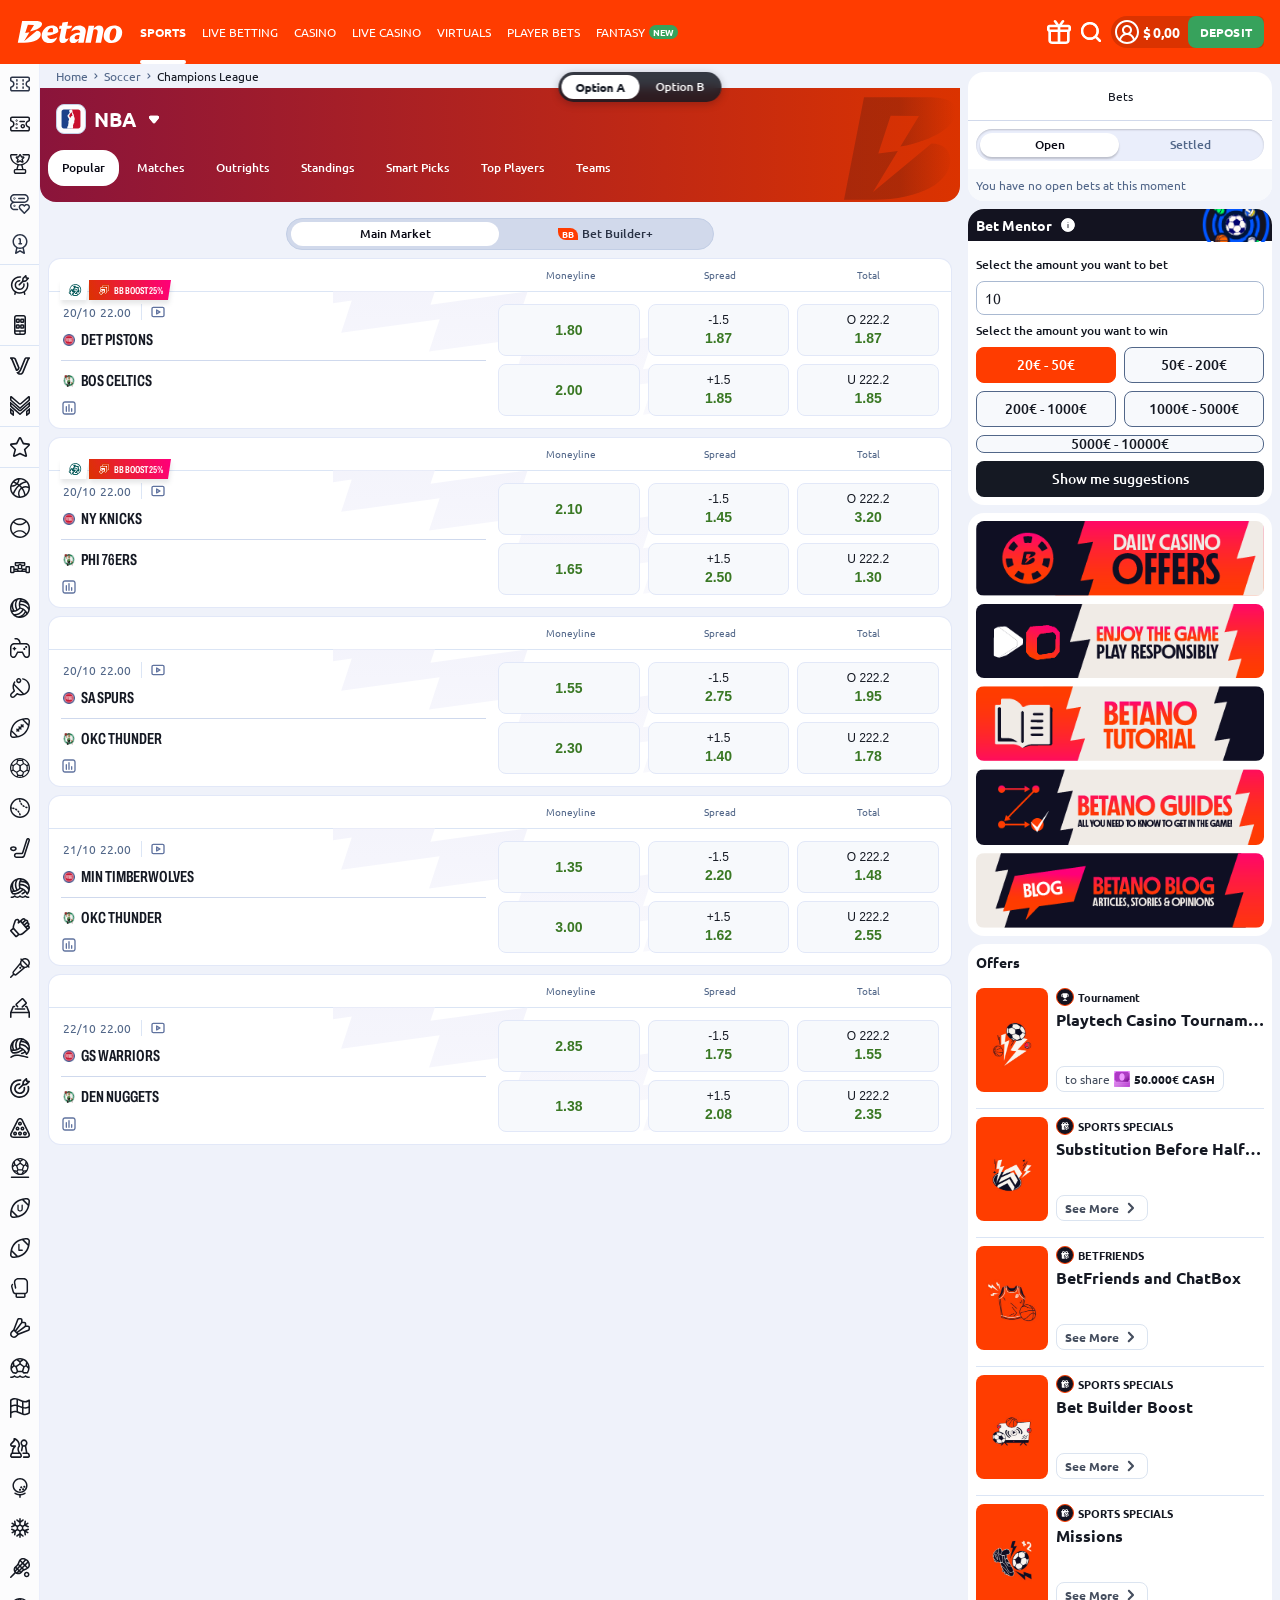
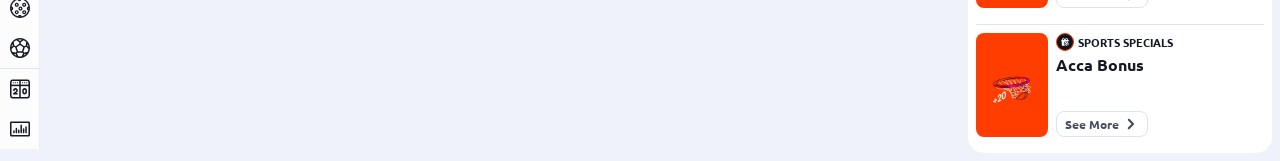
==== commit 2c29a542: "Update option-a.html" ====
--- a/option-a.html
+++ b/option-a.html
@@ -6,7 +6,7 @@
 <title>Celebratory six-pack — Option A (anchored players + ambient fill)</title>
 <link rel="preconnect" href="https://fonts.googleapis.com">
 <link href="https://fonts.googleapis.com/css2?family=Ubuntu:wght@400;500;700&family=Ubuntu+Sans:ital,wght@0,400..800;1,400..800&family=Archivo:wdth,wght@62..125,800&display=swap" rel="stylesheet">
-<link rel="stylesheet" href="styles.css?v=8">
+<link rel="stylesheet" href="styles.css?v=9">
 </head>
 <body class="opt-a">
 <div class="screen">
@@ -99,7 +99,8 @@
       <div class="nav-tab"><span class="icon-wrap"><img src="assets/nav-bets.svg" alt=""></span><span>Bets</span></div>
       <div class="nav-tab"><span class="icon-wrap"><img src="assets/nav-explore.svg" alt=""></span><span>Explore</span></div>
       <div class="nav-view"><img src="assets/nav-casino.svg" alt=""></div>
-    </div>    <div class="home-bar"><i></i></div>
+    </div>
+    <div class="home-bar"><i></i></div>
   </nav>
 
   <div id="betslip-fab" class="betslip-fab">
@@ -107,9 +108,9 @@
     <span class="fab-price">0.00</span>
   </div>
 
-  <div class="proto-switch">
+  <div class="proto-switch"><a href="option-a.html" class="seg active">Option A</a><a href="option-b.html" class="seg">Option B</a></div>
 </div>
-<script src="cards.js?v=8"></script>
-<script src="desktop.js?v=8"></script>
+<script src="cards.js?v=9"></script>
+<script src="desktop.js?v=9"></script>
 </body>
 </html>
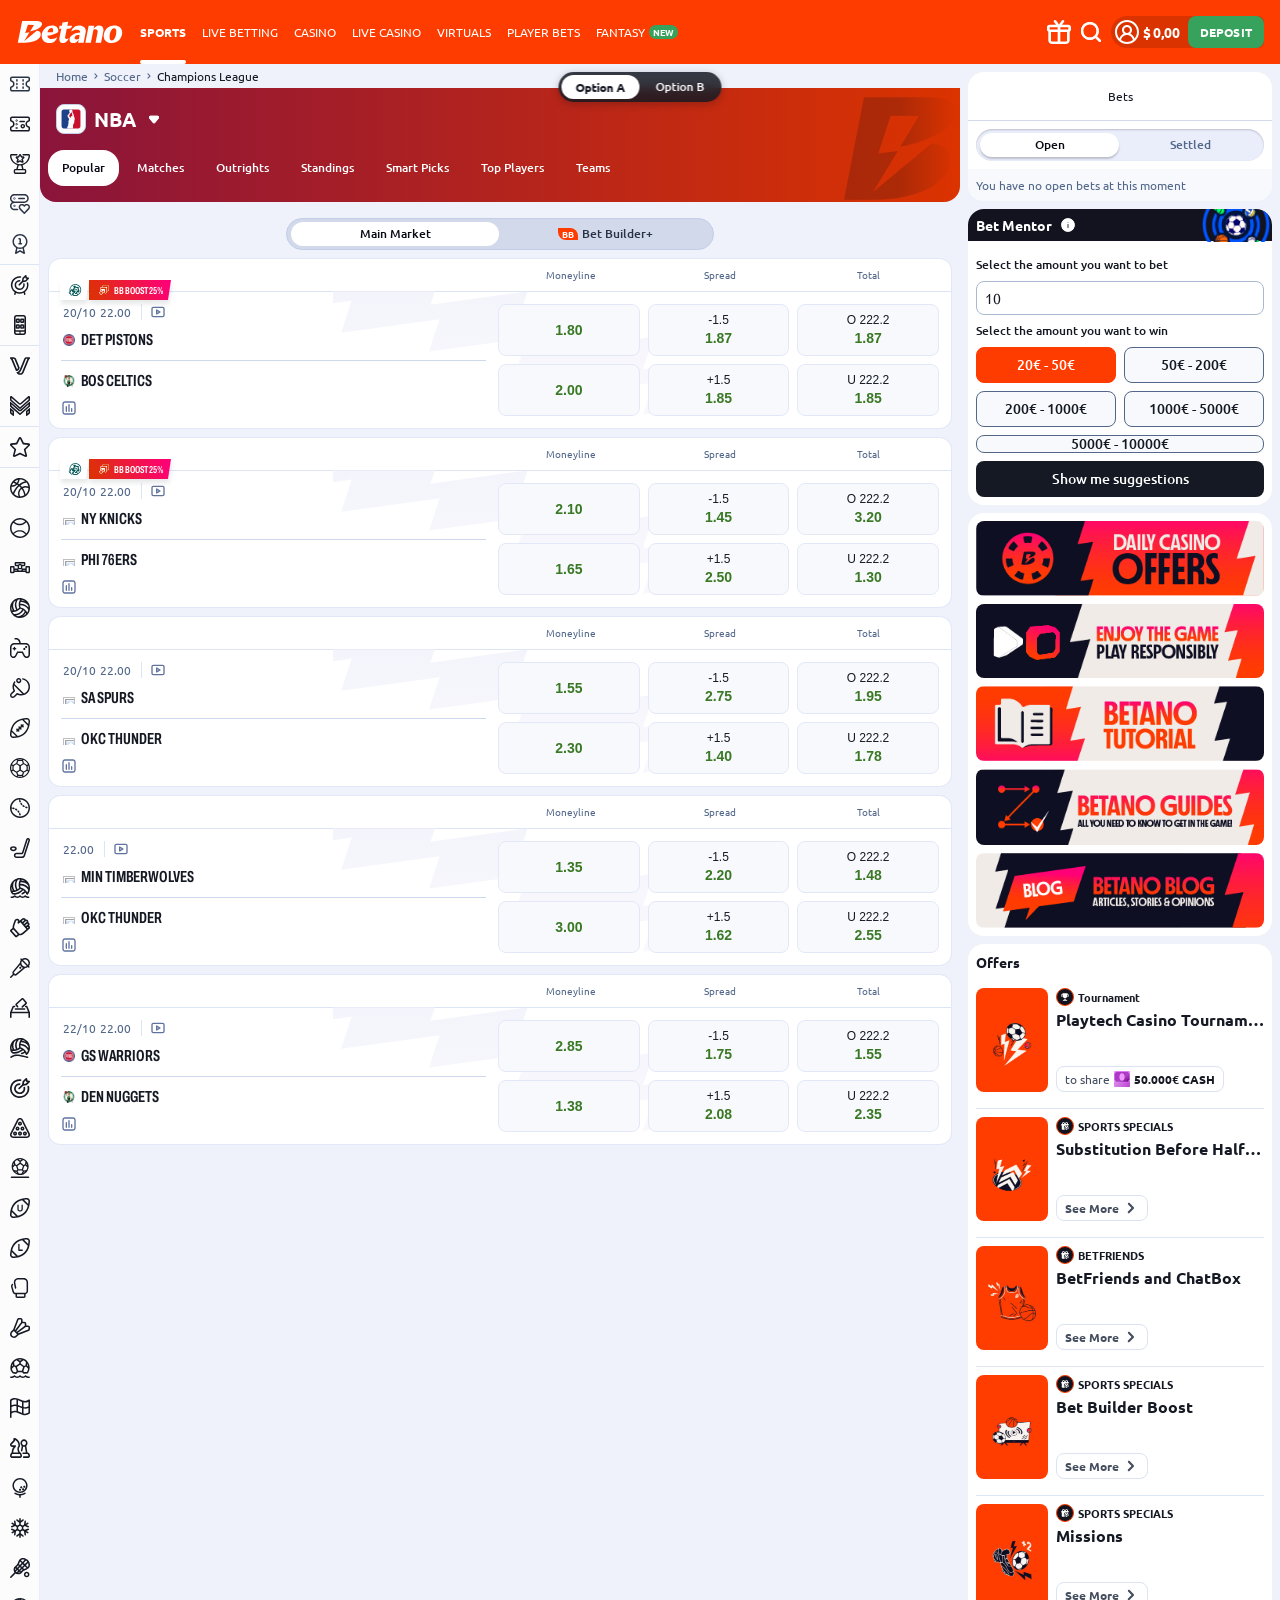
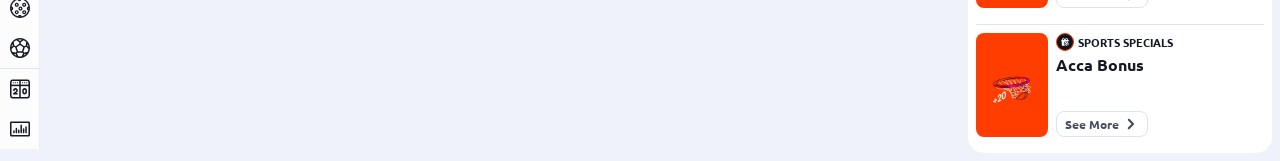
==== commit 63f91491: "Add files via upload" ====
--- a/option-a.html
+++ b/option-a.html
@@ -47,14 +47,15 @@
     <div class="theme"><img class="watermark" src="assets/betano-watermark.svg" alt=""></div>
     <div class="league-inner">
       <div class="sports-picker mobile-only">
+        <div class="sport-tab active"><img src="assets/sport-basketball.svg" alt=""><span>Basketball</span></div>
+        <div class="sport-tab"><img src="assets/sport-american-football.svg" alt=""><span>American Football</span></div>
+        <div class="sport-tab"><img src="assets/sport-ice-hockey.svg" alt=""><span>Ice Hockey</span></div>
+        <div class="sport-tab"><img src="assets/sport-baseball.svg" alt=""><span>Baseball</span></div>
         <div class="sport-tab"><img src="assets/sport-soccer.svg" alt=""><span>Soccer</span></div>
-        <div class="sport-tab active"><img src="assets/sport-basketball.svg" alt=""><span>Basketball</span></div>
         <div class="sport-tab"><img src="assets/sport-tennis.svg" alt=""><span>Tennis</span></div>
-        <div class="sport-tab"><img src="assets/sport-baseball.svg" alt=""><span>Baseball</span></div>
         <div class="sport-tab"><img src="assets/sport-volleyball.svg" alt=""><span>Volleyball</span></div>
         <div class="sport-tab"><img src="assets/sport-table-tennis.svg" alt=""><span>Table Tennis</span></div>
         <div class="sport-tab"><img src="assets/sport-cricket.svg" alt=""><span>Cricket</span></div>
-        <div class="sport-tab"><img src="assets/sport-american-football.svg" alt=""><span>American Football</span></div>
       </div>
       <div class="league-info">
         <div class="league-icon"><img src="assets/league-nba.svg" alt=""></div>
--- a/styles.css
+++ b/styles.css
@@ -215,6 +215,9 @@
   .opt-a .photo .fg{width:100%}
   .opt-a .photo .fg img{-webkit-mask-image:none;mask-image:none}
 }
+/* flat: source is already pre-cropped to the visible band's aspect ratio —
+   fill the true 121px window directly instead of the 305px cover+clip trick */
+.opt-a .photo.flat .fg img{height:100%;margin-top:0}
 
 /* ============================================================
    OPTION B — player figures top left (Figma 68:36436 / 93:31100)
@@ -226,9 +229,11 @@
 /* sem/color/overlay/gray/pale none -> emphasis: white fade where the figures meet the card */
 .opt-b .figures::after{content:"";position:absolute;inset:0;background:linear-gradient(179deg,rgba(255,255,255,0) 81.62%,#fff 99.35%)}
 .opt-b .figures img{position:absolute;top:7.4%;height:137.5%;width:auto}
-/* figures-2 / figures-3 are wide (1.9:1) cutouts already framed to the box — fit by width, not height */
+/* figures-2 is a wide cutout already framed to the box — fit by width, not height */
+.opt-b .figures img[src*="figures-2"]{position:absolute;inset:0;top:0;left:0;width:100%;height:100%;object-fit:cover;object-position:50% 20%}
+/* figures-3 / figures-4 are taller/squarer cutouts — scale to fit without cropping so they don't blow up */
 .opt-b .figures img[src*="figures-3"],
-.opt-b .figures img[src*="figures-2"]{position:absolute;inset:0;top:0;left:0;width:100%;height:100%;object-fit:cover;object-position:50% 20%}
+.opt-b .figures img[src*="figures-4"]{position:absolute;inset:0;top:0;left:0;width:100%;height:100%;object-fit:contain;object-position:50% 100%}
 .opt-b .card{overflow:visible}
 .opt-b .card .card-body{border-radius:12px;overflow:hidden}
 
